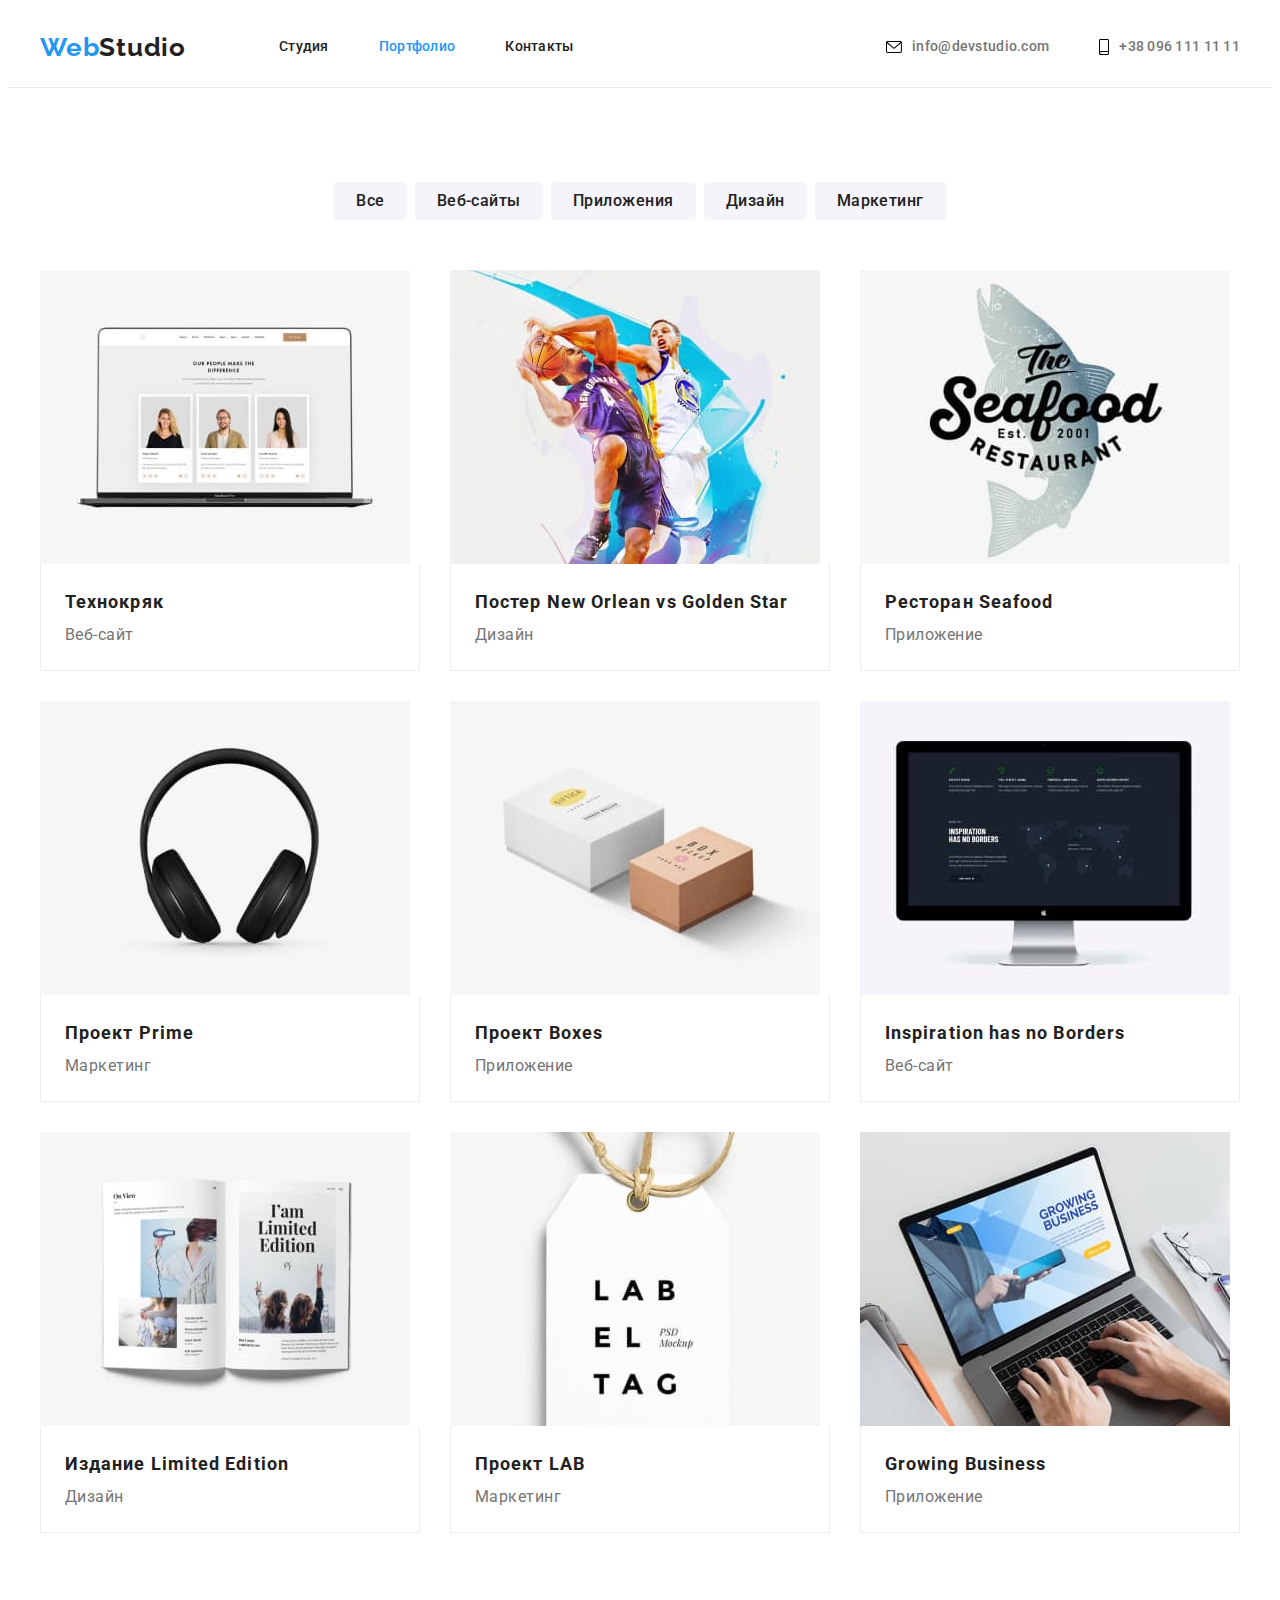
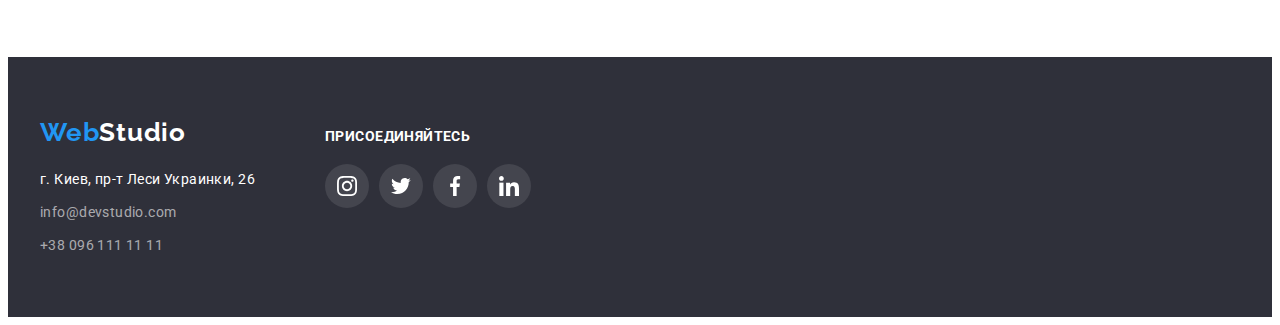
==== portfolio.html @ 558de221 "0" ====
<!DOCTYPE html>
<html lang="en">
<head>
    <meta charset="UTF-8" />
    <meta http-equiv="X-UA-Compatible" content="IE=edge" />
    <meta name="viewport" content="width=device-width, initial-scale=1.0" />
    <link rel="preconnect" href="https://fonts.googleapis.com" />
    <link rel="preconnect" href="https://fonts.gstatic.com" crossorigin />
    <link href="https://fonts.googleapis.com/css2?family=Roboto:wght@400;500;700;900&family=Raleway:wght@700&display=swap"
        rel="stylesheet" 
    />
    <title>Portfolio - Webstudio</title>
    <link rel="stylesheet" href="https://cdnjs.cloudflare.com/ajax/libs/modern-normalize/1.1.0/modern-normalize.min.css"
        integrity="sha512-wpPYUAdjBVSE4KJnH1VR1HeZfpl1ub8YT/NKx4PuQ5NmX2tKuGu6U/JRp5y+Y8XG2tV+wKQpNHVUX03MfMFn9Q=="
        crossorigin="anonymous" referrerpolicy="no-referrer" />
    <link rel="stylesheet" href="./styles.css" />
</head>
    <body>
    <!--Section 1 header-->
    <header class="header">
        <div class="container">
        <a class="header-logo link" href="./index.html">Web<span class="header-logo-a">Studio</span></a>
            <nav class="header-nav">
                <ul class="header-list list">
                    <li class="header-item"><a class="header-item link" href="./index.html">Студия</a></li>
                    <li class="header-item"><a class="header-item link current" href="./portfolio.html">Портфолио</a></li>
                    <li class="header-item"><a class="header-item link" href="">Контакты</a></li>
                </ul>
            </nav>
        <div class="header-contacts">
            <a class="header-link link" href="mailto:info@devstudio.com">
                <svg class="header-icon" width="16" height="12">
                    <use href="./images/icons/symbol-defs.svg#icon-envelope"></use>
                </svg>
                info@devstudio.com</a>
            <a class="header-link link" href="tel:+380961111111">
                <svg class="header-icon" width="10" height="16">
                    <use href="./images/icons/symbol-defs.svg#icon-smartphone"></use>
                </svg>
                +38 096 111 11 11</a>
        </div>
        </div>
    </header>
    <main>
    <!--Section 2 Projects -->
    <section class="pf-projects section">
        <div class="container">
            <ul class="pf-btns-list list">
                <li class="pf-btns-li"><button type="button" class="pf-btns-item btn">Все</button></li>
                <li class="pf-btns-li"><button type="button" class="pf-btns-item btn">Веб-сайты</button></li>
                <li class="pf-btns-li"><button type="button" class="pf-btns-item btn">Приложения</button></li>
                <li class="pf-btns-li"><button type="button" class="pf-btns-item btn">Дизайн</button></li>
                <li class="pf-btns-li"><button type="button" class="pf-btns-item btn">Маркетинг</button></li>
            </ul>
            <ul class="pf-project-list list">
                <li class="pf-project-item">
                    <img src="./images/project-1.jpg" alt="" width="370">
                    <div class="pf-project-border">
                    <p class="pf-project-item-up">Технокряк</p>
                    <p  class="pf-project-item-low">Веб-сайт</p>
                    </div>
                </li>
                <li class="pf-project-item">
                    <img src="./images/project-2.jpg" alt="" width="370">
                    <div class="pf-project-border">
                    <p class="pf-project-item-up">Постер New Orlean vs Golden Star</p>
                    <p  class="pf-project-item-low">Дизайн</p>
                    </div>
                </li>
                <li class="pf-project-item">
                    <img src="./images/project-3.jpg" alt="" width="370">
                    <div class="pf-project-border">
                    <p class="pf-project-item-up">Ресторан Seafood</p>
                    <p  class="pf-project-item-low">Приложение</p>
                    </div>
                </li>
                <li class="pf-project-item">
                    <img src="./images/project-4.jpg" alt="" width="370">
                    <div class="pf-project-border">
                    <p class="pf-project-item-up">Проект Prime</p>
                    <p  class="pf-project-item-low">Маркетинг</p>
                    </div>
                </li>
                <li class="pf-project-item">
                    <img src="./images/project-5.jpg" alt="" width="370">
                    <div class="pf-project-border">
                    <p class="pf-project-item-up">Проект Boxes</p>
                    <p  class="pf-project-item-low">Приложение</p>
                    </div>
                </li>
                <li class="pf-project-item">
                    <img src="./images/project-6.jpg" alt="" width="370">
                    <div class="pf-project-border">
                    <p class="pf-project-item-up">Inspiration has no Borders</p>
                    <p  class="pf-project-item-low">Веб-сайт</p>
                    </div>
                </li>
                <li class="pf-project-item">
                    <img src="./images/project-7.jpg" alt="" width="370">
                    <div class="pf-project-border">
                    <p class="pf-project-item-up">Издание Limited Edition</p>
                    <p  class="pf-project-item-low">Дизайн</p>
                    </div>
                </li>
                <li class="pf-project-item">
                    <img src="./images/project-8.jpg" alt="" width="370">
                    <div class="pf-project-border">
                    <p class="pf-project-item-up">Проект LAB</p>
                    <p  class="pf-project-item-low">Маркетинг</p>
                    </div>
                </li>
                <li class="pf-project-item">
                    <img src="./images/project-9.jpg" alt="" width="370">
                    <div class="pf-project-border">
                    <p class="pf-project-item-up">Growing Business</p>
                    <p  class="pf-project-item-low">Приложение</p>
                    </div>
                </li>
            </ul>
            </div>
        </section>
    </main>
    <footer class="footer section">
        <div class="container">
            <div class="footer-all">
                <div class="footer-info">
                    <a class="footer-logo link" href="./index.html">Web<span class="footer-logo-a">Studio</span></a>
                    <address>
                        <ul class="footer-list list">
                            <li class="footer-item"><a href="https://goo.gl/maps/JQPirbtN8Ry6AJ1e7" target="_blank"
                                    class="footer-address link">г. Киев, пр-т Леси Украинки, 26</a></li>
                            <li class="footer-item"><a href="mailto:info@devstudio.com"
                                    class="link footer-link">info@devstudio.com</a></li>
                            <li class="footer-item"><a href="tel:+380961111111" class="link footer-link">+38 096 111 11
                                    11</a></li>
                        </ul>
                    </address>
                </div>
                <div class="footer-social">
                    <h3 class="footer-social-h">Присоединяйтесь</h3>
                    <ul class="footer-social-list list">
                        <li class="footer-social-item">
                            <a href="" class="footer-social-link link">
                                <svg class="footer-social-icon" width="20" height="20">
                                    <use href="./images/icons/symbol-defs.svg#icon-instagram"></use>
                                </svg>
                            </a>
                        </li>
                        <li class="footer-social-item">
                            <a href="" class="footer-social-link link">
                                <svg class="footer-social-icon" width="20" height="20">
                                    <use href="./images/icons/symbol-defs.svg#icon-twitter"></use>
                                </svg>
                            </a>
                        </li>
                        <li class="footer-social-item">
                            <a href="" class="footer-social-link link">
                                <svg class="footer-social-icon" width="20" height="20">
                                    <use href="./images/icons/symbol-defs.svg#icon-facebook"></use>
                                </svg>
                            </a>
                        </li>
                        <li class="footer-social-item">
                            <a href="" class="footer-social-link link">
                                <svg class="footer-social-icon" width="20" height="20">
                                    <use href="./images/icons/symbol-defs.svg#icon-linkedin"></use>
                                </svg>
                            </a>
                        </li>
                    </ul>
                </div>
            </div>
        </div>
    </footer>
    </body>
</html>
---- styles.css ----
:root {
  --main-blue: #2196f3;
  --first-text: #212121;
  --main-background: #e5e5e5;
  --text-low: #757575;
}


*::before,
*::after {
  box-sizing: border-box;
}

p,
h1,
h2,
h3,
h4,
h5,
h6 {
  margin: 0;
}

ul,
ol {
  margin: 0;
  padding-left: 0;
}

img {
  display: block;
  max-width: 100%;
  height: auto
}

body {
  color: var(----main-background);
  font-family: "Roboto", sans-serif;
}

.list {
  list-style: none;
}

.link {
  text-decoration: none;
  cursor: pointer;
}

.container {
  width: 1200px;
  padding-left: 15px;
  padding-right: 15px;  
  margin: 0 auto;
}

.section {
  padding-top: 94px;
  padding-bottom: 94px;
}

.visually-hidden {
  position: absolute;
  white-space: nowrap;
  width: 1px;
  height: 1px;
  overflow: hidden;
  border: 0;
  padding: 0;
  clip: rect(0 0 0 0);
  clip-path: inset(50%);
  margin: -1px;
}

/*-------------- HEADER------------ */

.header {
  background-color: #ffffff;
  padding-top: 24px;
  padding-bottom: 24px;
  border-bottom: 1px solid #ececec;
}

.header .container,
.header-list {
  display: flex;
} 

.header-nav {
  display: flex;
  align-items: center;
  padding: 0;
  margin-right: auto;
}

.header-logo {
  font-family: "Raleway";
  font-weight: 700;
  font-size: 26px;
  line-height: 1.19;
  letter-spacing: 0.03em;
  color: var(--main-blue);
}

.header-list a {
  display: inline-block;
}

.header-list .current {
  color: var(--main-blue);
}

.header-logo-a {
  color: var(--first-text);
  margin-right: 93px;
}

.header-item {
  font-weight: 500;
  font-size: 14px;
  line-height: 1.14;
  letter-spacing: 0.02em;
  color: var(--first-text);
}

.header-item:not(:last-child) {
  margin-right: 50px;
}

.header-item:hover,
.header-item:focus {
  color: var(--main-blue);
}

.header-contacts {
  display: flex;
  justify-content: flex-end;
  align-items: center;
}

.header-link:last-child {
  padding-right: 0px;
  margin-left: 50px;
}

.header-link {
  font-weight: 500;
  font-size: 14px;
  line-height: 1.14;
  letter-spacing: 0.02em;
  color: var(--text-low);
}

.header-link:hover,
.header-link:focus {
  color: var(--main-blue);
}

.header-link {
  display: inline-flex;
  flex-wrap: nowrap;
  align-items: center;
  justify-content: flex-end;
}

.header-link:hover .header-icon,
.header-link:focus .header-icon {
  fill: var(--main-blue);
}

.header-icon {
  margin-right: 10px;
}

/*--------------HERO------------ */

.hero {
  background-color: #C4C4C4;
  padding-top: 200px;
  padding-bottom: 200px;
  max-width: 1600px;
  height: 600px;
  margin-left: auto;
  margin-right: auto;
  background-image: linear-gradient(rgba(47, 48, 58, 0.4), rgba(47, 48, 58, 0.4)), url(./images/bg-hero.jpg); 
  background-position: center;
  background-repeat: no-repeat;
  background-size: cover;
}

.hero-title {
  font-weight: 900;
  font-size: 44px;
  line-height: 1.36;
  text-align: center;
  letter-spacing: 0.06em;
  text-transform: uppercase;
  color: #ffffff;
  max-width: 696px;
  margin: 0 auto;
  margin-bottom: 30px;
}

.hero-btn {
  font-family: 'Roboto';
  font-style: normal;
  font-weight: 700;
  font-size: 16px;
  line-height: 1.87;
  display: block;
  letter-spacing: 0.06em;
  color: #ffffff;
  background: var(--main-blue);
  box-shadow: 0px 4px 4px rgba(0, 0, 0, 0.15);
  border-radius: 4px;
  cursor: pointer;
  height: 50px;
  min-width: 200px;
  text-align: center;
  margin: 0 auto;
  border: 0;
}

.hero-btn:hover,
.hero-btn:focus {
  background-color: #188ce8;
}

/*--------------BENEFITS------------ */

.benefits {
  background-color: var(----main-background);
  padding-bottom: 0;
}

.benefits .container {
  display: flex;
}

.benefits-list {
  display: flex;
}

.benefits-item {
  width: calc((100% - 90px) / 4);
}

.benefits-item + .benefits-item {
  margin-left: 30px;
}

.benefits-item-up {
  font-weight: 700;
  font-size: 14px;
  line-height: 1.14;
  letter-spacing: 0.03em;
  text-transform: uppercase;
  color: var(--first-text);
  margin-bottom: 10px;
}

.benefits-item-low {
  font-weight: 400;
  font-size: 14px;
  line-height: 1.71;
  letter-spacing: 0.03em;
  color: var(--text-low);
}

.benefits-icons {
  display: flex;
  justify-content: center;
  align-items: center;
  height: 120px;
  width: 270px;
  background: #F5F4FA;
  border-radius: 4px;
  margin-bottom: 30px;
}

.benefits-icon {
  height: 70px;
}

/*--------------WE-DO------------ */

.we-do {
  background-color: var(----main-background);
}

.we-do-list {
  display: flex;
  margin-left: -30px;
}

.we-do-item {
  flex-basis: calc(100% / 3 - 30px);
  width: calc((100% - 90px) / 3);
  margin-left: 30px;
}

.we-do-title {
  font-weight: 700;
  font-size: 36px;
  line-height: 1.16;
  text-align: center;
  letter-spacing: 0.03em;
  color: var(--first-text);
  margin-bottom: 50px;
}

/*--------------OUR-TEAM------------ */

.our-team {
  background-color: #f5f4fa;
}

.our-team-list {
  display: flex;
  flex-wrap: wrap;
  margin-left: -30px;
}

.our-team-item {
  background-color: #ffffff;
  flex-basis: calc(100% / 4 - 30px);
  margin-left: 30px;
  box-shadow: 0px 1px 3px rgba(0, 0, 0, 0.12),
  0px 1px 1px rgba(0, 0, 0, 0.14),
  0px 2px 1px rgba(0, 0, 0, 0.2);
  border-radius: 0px 0px 4px 4px;
}

.our-team-name {
  padding-top: 30px;
  padding-bottom: 30px;
}

.our-team-title {
  font-weight: 700;
  font-size: 36px;
  line-height: 1.16;
  text-align: center;
  letter-spacing: 0.03em;
  margin-bottom: 50px;
}

.our-team-item-up {
  font-weight: 500;
  font-size: 16px;
  line-height: 1.18;
  text-align: center;
  letter-spacing: 0.03em;
  color: var(--first-text);
}

.our-team-item-low {
  font-weight: 400;
  font-size: 16px;
  line-height: 1.18;
  text-align: center;
  letter-spacing: 0.03em;
  color: var(--text-low);
  margin-top: 10px;
  margin-bottom: 16px;
}

.team-social-list {
  display: flex;
  justify-content: center;
}

.team-social-item + .team-social-item {
  margin-left: 10px;
}

.team-social-icon {
  fill: #AFB1B8;
}

.team-social-link {
  height: 44px;
  width: 44px;;
  border-radius: 50%;
  display: flex;
  align-items: center;
  justify-content: center;
}

.team-social-link:hover,
.team-social-link:focus {
  background-color: var(--main-blue);
}

.team-social-link:hover .team-social-icon,
.team-social-link:focus .team-social-icon {
  fill: #ffffff;
}

/*--------------OUR CLIENTS------------ */

.client {
  padding-top: 94px;
  padding-bottom: 94px;
  margin-right: auto;
  margin-left: auto;
}

.client-title {
  font-weight: 700;
  font-size: 36px;
  line-height: 1.17;
  text-align: center;
  letter-spacing: 0.03em;
  color: #212121;
  margin-bottom: 50px;
}

.client-list {
  display: flex;
  justify-content: center;
  align-items: center;
}

.client-item {
  display: flex;
  justify-content: center;
  align-items: center;
  height: 92px;
  width: 170px;
  border: 1px solid #AFB1B8;
  box-sizing: border-box;
  border-radius: 4px;
}

.client-item:not(:first-child) {
  margin-left: 30px;
}

.client-link {
  display: flex;
  justify-content: center;
  align-items: center;
  fill: #afb1b8;
}

.client-link:hover,
.client-link:focus {
  color: var(--main-blue);
  border: 1px solid var(--main-blue);
}


.client-link:hover .client-icon,
.client-link:focus .client-icon {
  fill: var(--main-blue);
}



/*--------------PORTFOLIO------------ */

.pf-btns-list {
  display: flex;
  justify-content: center;
  margin-bottom: 50px;
}

.pf-btns-li + .pf-btns-li {
  margin-left: 8px;
}

.pf-project-list {
  display: flex;
  flex-wrap: wrap;
  margin-left: -30px;
  margin-top: 50px;
}

.pf-project-item {
  flex-basis: calc(100% / 3 - 30px);
  width: calc((100% - 90px) / 3);
  margin-left: 30px;
  margin-bottom: 30px;
}

.pf-project-item:hover,
.pf-project-item:focus {
  box-shadow: 0px 1px 1px rgba(0, 0, 0, 0.12),
  0px 4px 4px rgba(0, 0, 0, 0.06),
  1px 4px 6px rgba(0, 0, 0, 0.16);
}

.pf-project-item-up {
  font-weight: 700;
  font-size: 18px;
  line-height: 2;
  letter-spacing: 0.06em;
  color: var(--first-text);
}

.pf-project-item-low {
  font-weight: 400;
  font-size: 16px;
  line-height: 1.87;
  letter-spacing: 0.03em;
  color: var(--text-low);
}

.pf-btns-item {
  font-family: 'Roboto';
  font-style: normal;
  font-weight: 500;
  font-size: 16px;
  line-height: 1.63;
  text-align: center;
  letter-spacing: 0.03em;
  color: var(--first-text);
  cursor: pointer;
  background: #f5f4fa;
  border-radius: 4px;
  padding: 6px 22px;
  border: 0;
}

.pf-btns-item:hover,
.pf-btns-item:focus {
  color: #ffffff;
  background-color: var(--main-blue);
  box-shadow: 0px 3px 1px rgba(0, 0, 0, 0.1),
  0px 1px 2px rgba(0, 0, 0, 0.08),
  0px 2px 2px rgba(0, 0, 0, 0.12);
}

.pf-project-border {
  border: 1px solid #eeeeee;
  border-top: none;
  padding: 20px 24px;
}

/*--------------FOOTER------------ */

.footer {
  background-color: #2f303a;
  padding-top: 60px;
  padding-bottom: 60px;
}

.footer-logo {
  font-family: "Raleway";
  font-style: normal;
  font-weight: 700;
  font-size: 26px;
  line-height: 1.19;
  letter-spacing: 0.03em;
  color: var(--main-blue);
  display: block;
  margin-bottom: 20px;
}

.footer-item+.footer-item {
  margin-top: 9px;
}

.footer-logo-a {
  color: #ffffff;
}

.footer-address {
  font-style: normal;
  font-weight: 400;
  font-size: 14px;
  line-height: 1.71;
  letter-spacing: 0.03em;
  color: #ffffff;
  margin-top: 100px;
}

.footer-link {
  font-style: normal;
  font-weight: 400;
  font-size: 14px;
  line-height: 1.71;
  letter-spacing: 0.03em;
  color: rgba(255, 255, 255, 0.6);
}

.footer-link:hover,
.footer-link:focus {
  color: var(--main-blue);
}

.footer-social-list {
  display: flex;
  justify-content: left;
}

.footer-social-item+.footer-social-item {
  margin-left: 10px;
}

.footer-social-icon {
  fill: #ffffff;
}

.footer-social-link {
  height: 44px;
  width: 44px;
  border-radius: 50%;
  display: flex;
  align-items: center;
  justify-content: center;
  background-color: rgba(255, 255, 255, 0.1);;
}

.footer-social-link:hover,
.footer-social-link:focus {
  background-color: var(--main-blue);
}

.footer-social-link:hover .footer-social-icon,
.footer-social-link:focus .footer-social-icon {
  fill: #ffffff;
}

.footer-all {
  display: flex;
  align-items: baseline;
}

.footer-info {
  margin-right: 70px;
}


.footer-social {

}

.footer-social-h {
  font-weight: 700;
  font-size: 14px;
  line-height: 16px;
  letter-spacing: 0.03em;
  text-transform: uppercase;
  color: #FFFFFF;
  margin-bottom: 20px;
}
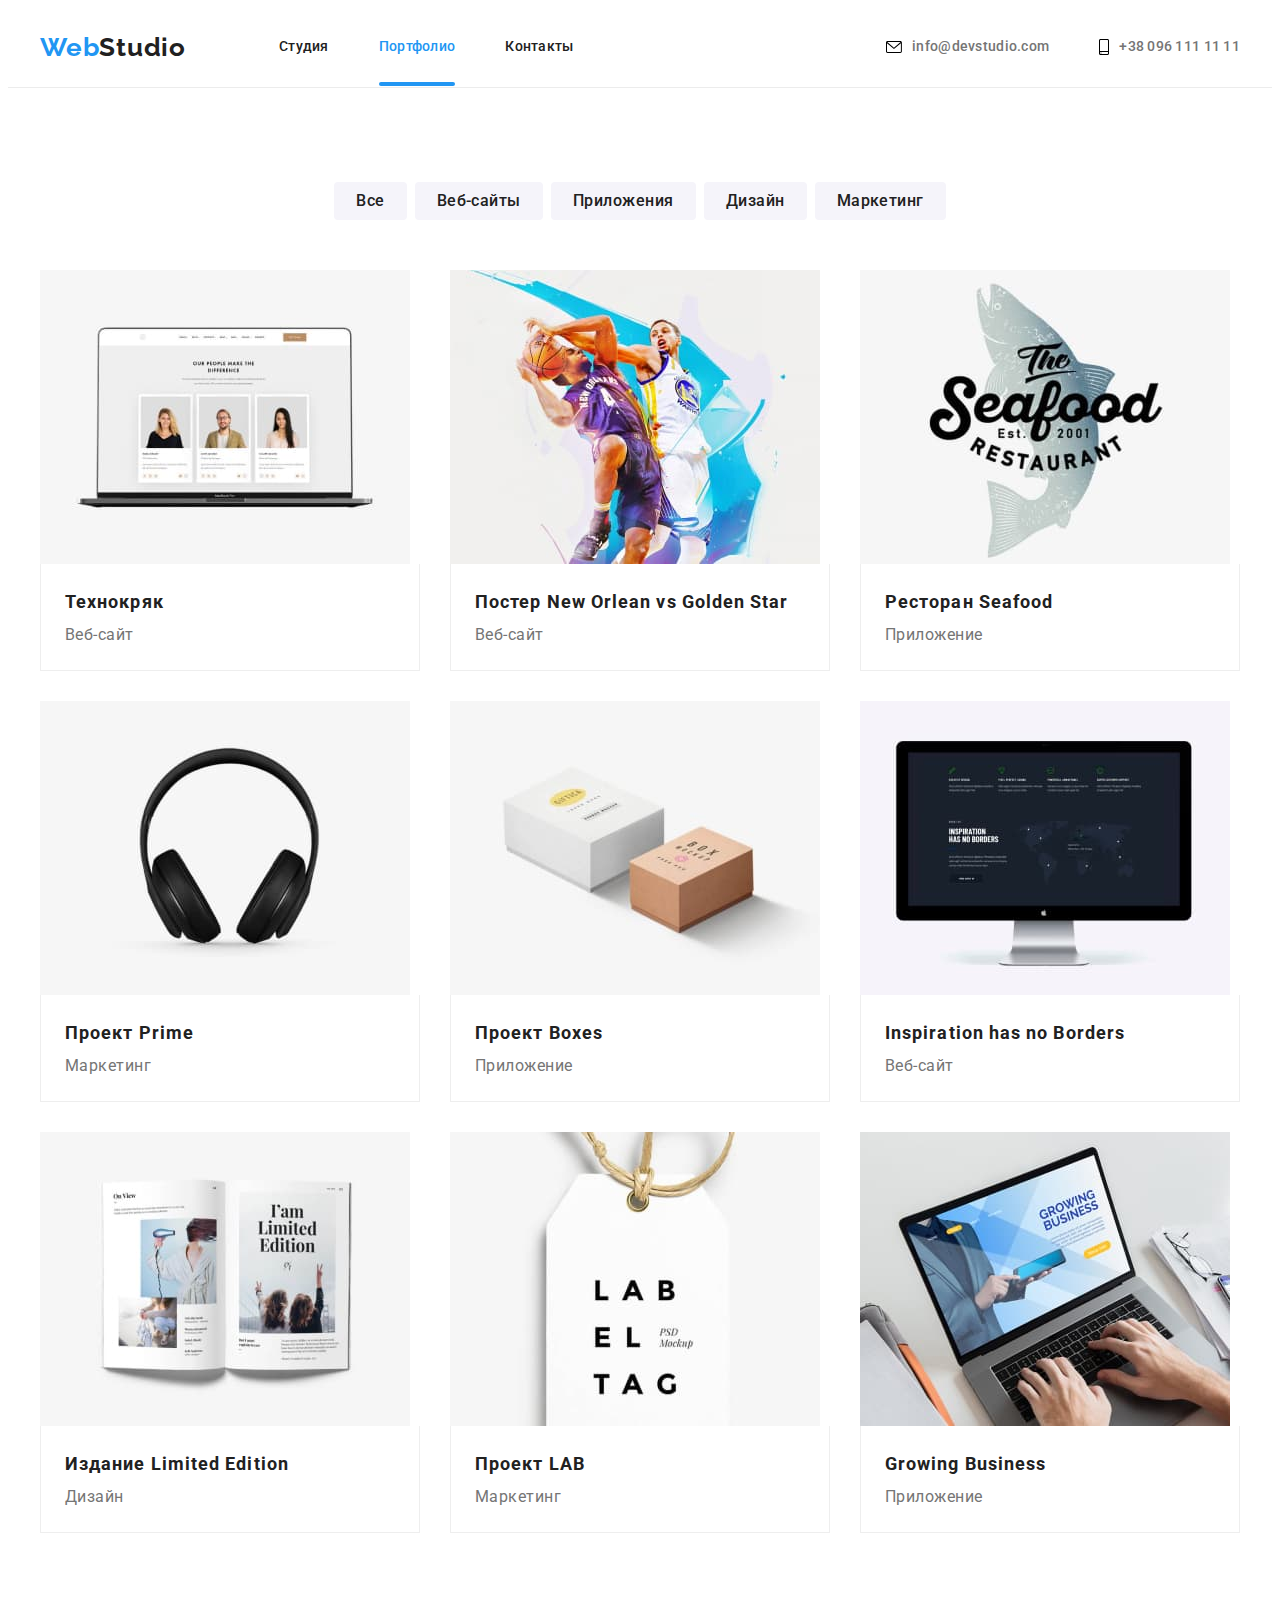
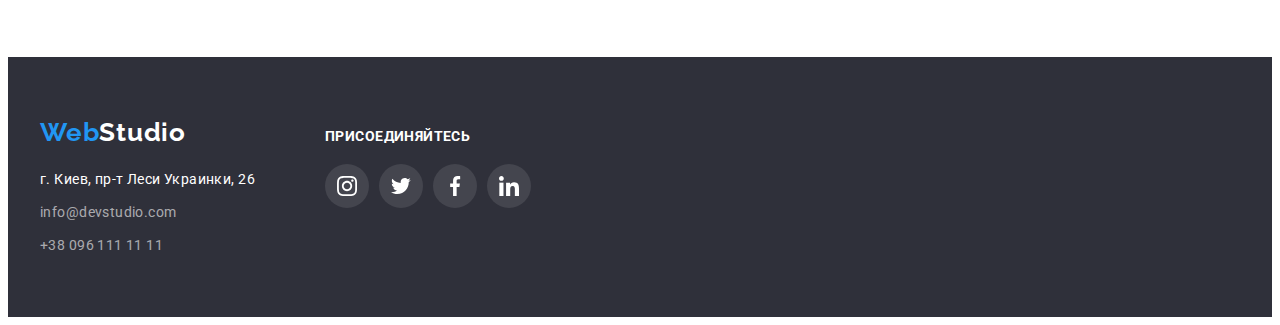
==== commit 351e5e45: "2" ====
--- a/portfolio.html
+++ b/portfolio.html
@@ -54,67 +54,144 @@
             </ul>
             <ul class="pf-project-list list">
                 <li class="pf-project-item">
+                    <a href="" class="pf-project-link link">
+                    <div class="pf-project-image">
                     <img src="./images/project-1.jpg" alt="" width="370">
+                    <p class="pf-project-hover">Ресурс предлагает комплексные предложения с разным уровнем функционала и сервисов. Все это
+                    позволит посетителю получить
+                    исчерпывающие сведения о компании или частном лице.</p></div>
                     <div class="pf-project-border">
                     <p class="pf-project-item-up">Технокряк</p>
                     <p  class="pf-project-item-low">Веб-сайт</p>
                     </div>
-                </li>
-                <li class="pf-project-item">
-                    <img src="./images/project-2.jpg" alt="" width="370">
+                    </a>
+                </li>
+                <li class="pf-project-item">
+                <a href="" class="pf-project-link link">
+                    <div class="pf-project-image">
+                        <img src="./images/project-2.jpg" alt="" width="370">
+                        <p class="pf-project-hover">Ресурс предлагает комплексные предложения с разным уровнем функционала и сервисов.
+                            Все это
+                            позволит посетителю получить
+                            исчерпывающие сведения о компании или частном лице.</p>
+                    </div>
                     <div class="pf-project-border">
-                    <p class="pf-project-item-up">Постер New Orlean vs Golden Star</p>
-                    <p  class="pf-project-item-low">Дизайн</p>
+                        <p class="pf-project-item-up">Постер New Orlean vs Golden Star</p>
+                        <p class="pf-project-item-low">Веб-сайт</p>
                     </div>
-                </li>
-                <li class="pf-project-item">
-                    <img src="./images/project-3.jpg" alt="" width="370">
-                    <div class="pf-project-border">
-                    <p class="pf-project-item-up">Ресторан Seafood</p>
-                    <p  class="pf-project-item-low">Приложение</p>
-                    </div>
-                </li>
-                <li class="pf-project-item">
-                    <img src="./images/project-4.jpg" alt="" width="370">
-                    <div class="pf-project-border">
-                    <p class="pf-project-item-up">Проект Prime</p>
-                    <p  class="pf-project-item-low">Маркетинг</p>
-                    </div>
-                </li>
-                <li class="pf-project-item">
-                    <img src="./images/project-5.jpg" alt="" width="370">
-                    <div class="pf-project-border">
-                    <p class="pf-project-item-up">Проект Boxes</p>
-                    <p  class="pf-project-item-low">Приложение</p>
-                    </div>
-                </li>
-                <li class="pf-project-item">
-                    <img src="./images/project-6.jpg" alt="" width="370">
-                    <div class="pf-project-border">
-                    <p class="pf-project-item-up">Inspiration has no Borders</p>
-                    <p  class="pf-project-item-low">Веб-сайт</p>
-                    </div>
-                </li>
-                <li class="pf-project-item">
-                    <img src="./images/project-7.jpg" alt="" width="370">
-                    <div class="pf-project-border">
-                    <p class="pf-project-item-up">Издание Limited Edition</p>
-                    <p  class="pf-project-item-low">Дизайн</p>
-                    </div>
-                </li>
-                <li class="pf-project-item">
-                    <img src="./images/project-8.jpg" alt="" width="370">
-                    <div class="pf-project-border">
-                    <p class="pf-project-item-up">Проект LAB</p>
-                    <p  class="pf-project-item-low">Маркетинг</p>
-                    </div>
-                </li>
-                <li class="pf-project-item">
-                    <img src="./images/project-9.jpg" alt="" width="370">
-                    <div class="pf-project-border">
-                    <p class="pf-project-item-up">Growing Business</p>
-                    <p  class="pf-project-item-low">Приложение</p>
-                    </div>
+                </a>
+                </li>
+                <li class="pf-project-item">
+                    <a href="" class="pf-project-link link">
+                        <div class="pf-project-image">
+                            <img src="./images/project-3.jpg" alt="" width="370">
+                            <p class="pf-project-hover">Ресурс предлагает комплексные предложения с разным уровнем функционала и
+                                сервисов.
+                                Все это
+                                позволит посетителю получить
+                                исчерпывающие сведения о компании или частном лице.</p>
+                        </div>
+                        <div class="pf-project-border">
+                            <p class="pf-project-item-up">Ресторан Seafood</p>
+                            <p class="pf-project-item-low">Приложение</p>
+                        </div>
+                    </a>
+                </li>
+                <li class="pf-project-item">
+                    <a href="" class="pf-project-link link">
+                        <div class="pf-project-image">
+                            <img src="./images/project-4.jpg" alt="" width="370">
+                            <p class="pf-project-hover">Ресурс предлагает комплексные предложения с разным уровнем функционала и
+                                сервисов.
+                                Все это
+                                позволит посетителю получить
+                                исчерпывающие сведения о компании или частном лице.</p>
+                        </div>
+                        <div class="pf-project-border">
+                            <p class="pf-project-item-up">Проект Prime</p>
+                            <p class="pf-project-item-low">Маркетинг</p>
+                        </div>
+                    </a>
+                </li>
+                <li class="pf-project-item">
+                    <a href="" class="pf-project-link link">
+                        <div class="pf-project-image">
+                            <img src="./images/project-5.jpg" alt="" width="370">
+                            <p class="pf-project-hover">Ресурс предлагает комплексные предложения с разным уровнем функционала и
+                                сервисов.
+                                Все это
+                                позволит посетителю получить
+                                исчерпывающие сведения о компании или частном лице.</p>
+                        </div>
+                        <div class="pf-project-border">
+                            <p class="pf-project-item-up">Проект Boxes</p>
+                            <p class="pf-project-item-low">Приложение</p>
+                        </div>
+                    </a>
+                </li>
+                <li class="pf-project-item">
+                    <a href="" class="pf-project-link link">
+                        <div class="pf-project-image">
+                            <img src="./images/project-6.jpg" alt="" width="370">
+                            <p class="pf-project-hover">Ресурс предлагает комплексные предложения с разным уровнем функционала и
+                                сервисов.
+                                Все это
+                                позволит посетителю получить
+                                исчерпывающие сведения о компании или частном лице.</p>
+                        </div>
+                        <div class="pf-project-border">
+                            <p class="pf-project-item-up">Inspiration has no Borders</p>
+                            <p class="pf-project-item-low">Веб-сайт</p>
+                        </div>
+                    </a>
+                </li>
+                <li class="pf-project-item">
+                    <a href="" class="pf-project-link link">
+                        <div class="pf-project-image">
+                            <img src="./images/project-7.jpg" alt="" width="370">
+                            <p class="pf-project-hover">Ресурс предлагает комплексные предложения с разным уровнем функционала и
+                                сервисов.
+                                Все это
+                                позволит посетителю получить
+                                исчерпывающие сведения о компании или частном лице.</p>
+                        </div>
+                        <div class="pf-project-border">
+                            <p class="pf-project-item-up">Издание Limited Edition</p>
+                            <p class="pf-project-item-low">Дизайн</p>
+                        </div>
+                    </a>
+                </li>
+                <li class="pf-project-item">
+                    <a href="" class="pf-project-link link">
+                        <div class="pf-project-image">
+                            <img src="./images/project-8.jpg" alt="" width="370">
+                            <p class="pf-project-hover">Ресурс предлагает комплексные предложения с разным уровнем функционала и
+                                сервисов.
+                                Все это
+                                позволит посетителю получить
+                                исчерпывающие сведения о компании или частном лице.</p>
+                        </div>
+                        <div class="pf-project-border">
+                            <p class="pf-project-item-up">Проект LAB</p>
+                            <p class="pf-project-item-low">Маркетинг</p>
+                        </div>
+                    </a>
+                </li>
+                <li class="pf-project-item">
+                    <a href="" class="pf-project-link link">
+                        <div class="pf-project-image">
+                            <img src="./images/project-9.jpg" alt="" width="370">
+                            <p class="pf-project-hover">Ресурс предлагает комплексные предложения с разным уровнем функционала и
+                                сервисов.
+                                Все это
+                                позволит посетителю получить
+                                исчерпывающие сведения о компании или частном лице.</p>
+                        </div>
+                        <div class="pf-project-border">
+                            <p class="pf-project-item-up">Growing Business</p>
+                            <p class="pf-project-item-low">Приложение</p>
+                        </div>
+                    </a>
                 </li>
             </ul>
             </div>
--- a/styles.css
+++ b/styles.css
@@ -4,7 +4,6 @@
   --main-background: #e5e5e5;
   --text-low: #757575;
 }
-
 
 *::before,
 *::after {
@@ -89,7 +88,6 @@
 .header-nav {
   display: flex;
   align-items: center;
-  padding: 0;
   margin-right: auto;
 }
 
@@ -102,13 +100,11 @@
   color: var(--main-blue);
 }
 
-.header-list a {
+/* .header-list a {
   display: inline-block;
-}
-
-.header-list .current {
-  color: var(--main-blue);
-}
+} */
+
+
 
 .header-logo-a {
   color: var(--first-text);
@@ -121,6 +117,7 @@
   line-height: 1.14;
   letter-spacing: 0.02em;
   color: var(--first-text);
+  
 }
 
 .header-item:not(:last-child) {
@@ -130,6 +127,25 @@
 .header-item:hover,
 .header-item:focus {
   color: var(--main-blue);
+}
+
+.current {
+  color: var(--main-blue);
+  position: relative;
+  padding-top: 32px;
+  padding-bottom: 32px;
+}
+
+.current::after {
+  content: '';
+  position: absolute;
+  display: block;
+  bottom: 0;
+  left: 0;
+  width: 100%;
+  height: 4px;
+  background: var(--main-blue);
+  border-radius: 2px;
 }
 
 .header-contacts {
@@ -297,6 +313,7 @@
   flex-basis: calc(100% / 3 - 30px);
   width: calc((100% - 90px) / 3);
   margin-left: 30px;
+  position: relative;
 }
 
 .we-do-title {
@@ -307,6 +324,22 @@
   letter-spacing: 0.03em;
   color: var(--first-text);
   margin-bottom: 50px;
+}
+
+.we-do-name {
+  display: flex;
+  justify-content: center;
+  align-items: center;
+  position: absolute;
+  bottom: 0;
+  left: 0;
+  width: 100%;
+  height: 70px;
+  background: rgba(47, 48, 58, 0.8);
+  text-align: center;
+  letter-spacing: 0.03em;
+  text-transform: uppercase;
+  color: #FFFFFF;
 }
 
 /*--------------OUR-TEAM------------ */
@@ -538,6 +571,34 @@
   padding: 20px 24px;
 }
 
+.pf-project-image {
+  position: relative;
+  overflow: hidden;
+}
+
+.pf-project-hover {
+  position: absolute;
+  top: 0;
+  left: 0;
+  height: 100%;
+  width: 100%;
+  padding: 63px 24px;
+  background: rgba(33, 150, 243, 0.9);
+  font-weight: 400;
+  font-size: 18px;
+  line-height: 1.56;
+  letter-spacing: 0.03em;
+  color: #FFFFFF;
+  transform: translateY(100%);
+  transition: transform 250ms cubic-bezier(0.4, 0, 0.2, 1);
+}
+
+.pf-project-link:hover .pf-project-hover,
+.pf-project-link:focus .pf-project-hover {
+  transform: translateY(0%);
+  transition: transform 250ms cubic-bezier(0.4, 0, 0.2, 1);
+}
+
 /*--------------FOOTER------------ */
 
 .footer {
@@ -645,4 +706,70 @@
   text-transform: uppercase;
   color: #FFFFFF;
   margin-bottom: 20px;
-}+}
+
+/*--------------MODAL------------ */
+
+.overlay {
+  position: fixed;
+  width: 100vw;
+  height: 100vh;
+  left: 0px;
+  top: 0px;
+  background: rgba(0, 0, 0, 0.2);
+  opacity: 1;
+  transition: opacity 250ms cubic-bezier(0.4, 0, 0.2, 1);
+}
+
+.is-hidden {
+  opacity: 0;
+  pointer-events: none;
+}
+
+.overlay.is-hidden .modal {
+  transform: translate(-50%, -50%) scale(1.5);
+}
+
+.modal {
+  position: absolute;
+  left: 50%;
+  top: 50%;
+  transform: translate(-50%, -50%) scale(1);
+  transition: transform 250ms cubic-bezier(0.4, 0, 0.2, 1);
+  min-width: 528px;
+  min-height: 581px;
+  background: #FFFFFF;
+  box-shadow: 0px 1px 3px rgba(0, 0, 0, 0.12),
+    0px 1px 1px rgba(0, 0, 0, 0.14),
+    0px 2px 1px rgba(0, 0, 0, 0.2);
+  border-radius: 4px;
+}
+
+.close-button {
+  position: absolute;
+  width: 30px;
+  height: 30px;
+  right: 0;
+  top: 0;
+  background: #FFFFFF;
+  border: 1px solid rgba(0, 0, 0, 0.1);
+  border-radius: 50%;
+  margin-right: 8px;
+  margin-top: 8px;
+  margin-left: auto;
+  display: flex;
+  justify-content: center;
+  align-items: center;
+}
+
+.close-button:hover,
+.close-button:focus  {
+  background-color: var(--main-blue);
+}
+
+.close-button:hover .close-button-icon,
+.close-button:focus .close-button-icon {
+  fill: #ffffff;
+  
+}
+
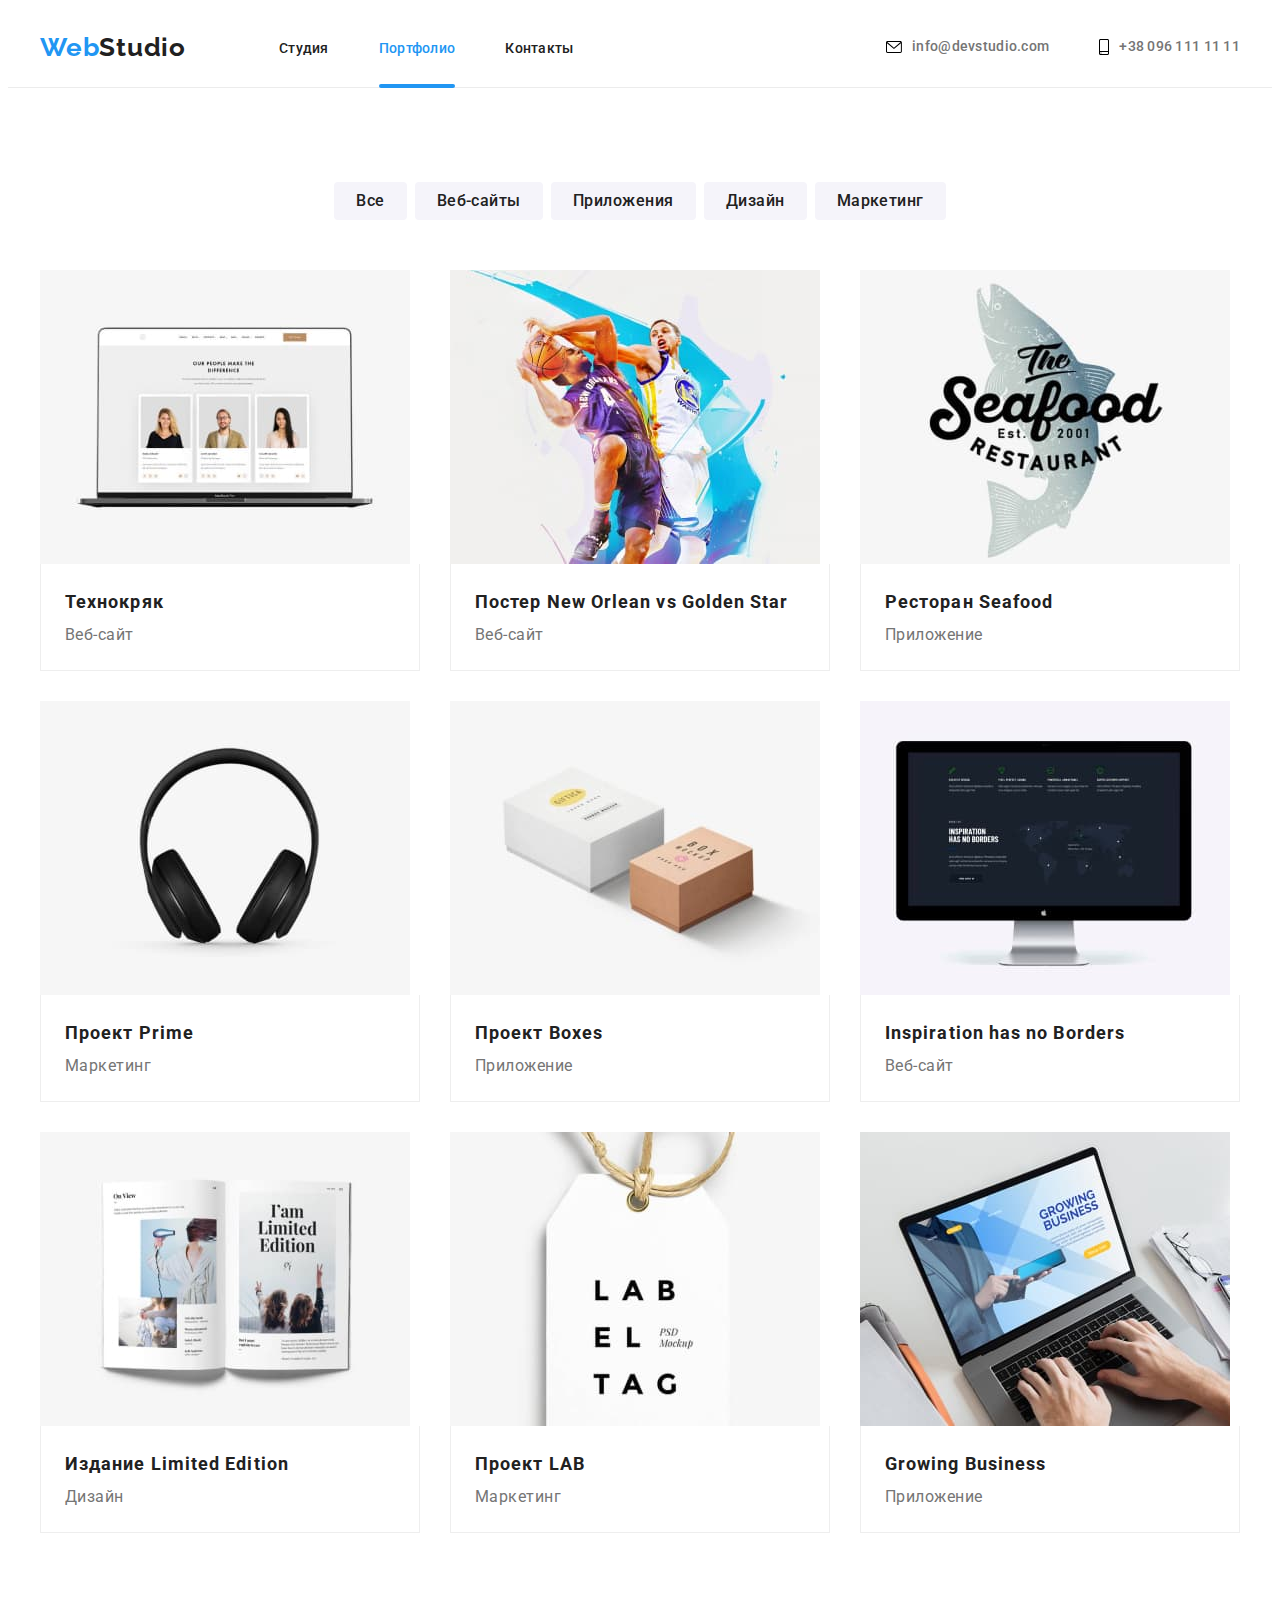
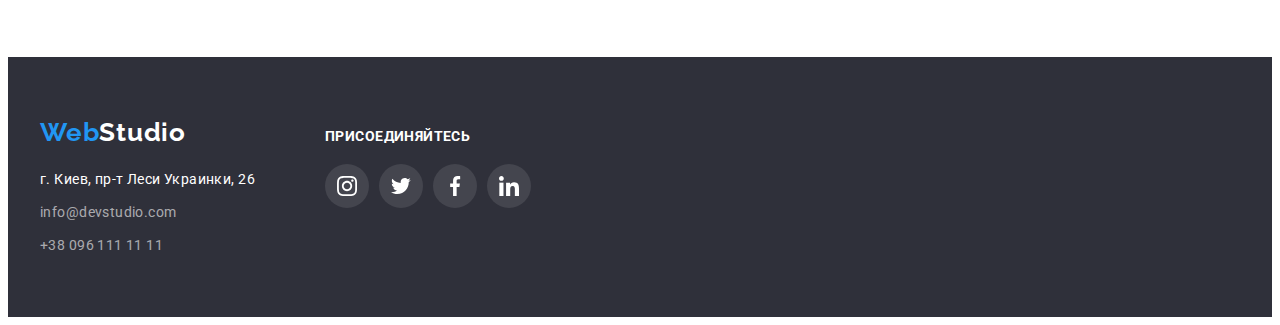
==== commit 06601c7e: "4" ====
--- a/portfolio.html
+++ b/portfolio.html
@@ -22,9 +22,9 @@
         <a class="header-logo link" href="./index.html">Web<span class="header-logo-a">Studio</span></a>
             <nav class="header-nav">
                 <ul class="header-list list">
-                    <li class="header-item"><a class="header-item link" href="./index.html">Студия</a></li>
-                    <li class="header-item"><a class="header-item link current" href="./portfolio.html">Портфолио</a></li>
-                    <li class="header-item"><a class="header-item link" href="">Контакты</a></li>
+                    <li class="header-item"><a class="header-ite link" href="./index.html">Студия</a></li>
+                    <li class="header-item"><a class="header-ite link current" href="./portfolio.html">Портфолио</a></li>
+                    <li class="header-item"><a class="header-ite link" href="">Контакты</a></li>
                 </ul>
             </nav>
         <div class="header-contacts">
--- a/styles.css
+++ b/styles.css
@@ -111,22 +111,23 @@
   margin-right: 93px;
 }
 
-.header-item {
+.header-item:not(:last-child) {
+  margin-right: 50px;
+}
+
+.header-ite {
+  position: relative;
   font-weight: 500;
   font-size: 14px;
   line-height: 1.14;
   letter-spacing: 0.02em;
   color: var(--first-text);
-  
-}
-
-.header-item:not(:last-child) {
-  margin-right: 50px;
-}
-
-.header-item:hover,
-.header-item:focus {
-  color: var(--main-blue);
+  transition: color 250ms cubic-bezier(0.4, 0, 0.2, 1);
+}
+
+.header-ite:hover,
+.header-ite:focus {
+ color: var(--main-blue);
 }
 
 .current {
@@ -160,11 +161,17 @@
 }
 
 .header-link {
-  font-weight: 500;
+  display: inline-flex;
+  flex-wrap: nowrap;
+  align-items: center;
+  justify-content: flex-end;font-weight: 500;
   font-size: 14px;
   line-height: 1.14;
   letter-spacing: 0.02em;
   color: var(--text-low);
+  transition: background-color 250ms cubic-bezier(0.4, 0, 0.2, 1),
+  color 250ms cubic-bezier(0.4, 0, 0.2, 1),
+  box-shadow 250ms cubic-bezier(0.4, 0, 0.2, 1);
 }
 
 .header-link:hover,
@@ -172,20 +179,14 @@
   color: var(--main-blue);
 }
 
-.header-link {
-  display: inline-flex;
-  flex-wrap: nowrap;
-  align-items: center;
-  justify-content: flex-end;
+.header-icon {
+  margin-right: 10px;
+  transition: fill 250ms cubic-bezier(0.4, 0, 0.2, 1);
 }
 
 .header-link:hover .header-icon,
 .header-link:focus .header-icon {
   fill: var(--main-blue);
-}
-
-.header-icon {
-  margin-right: 10px;
 }
 
 /*--------------HERO------------ */
@@ -235,6 +236,9 @@
   text-align: center;
   margin: 0 auto;
   border: 0;
+  transition: background-color 250ms cubic-bezier(0.4, 0, 0.2, 1),
+  color 250ms cubic-bezier(0.4, 0, 0.2, 1),
+  box-shadow 250ms cubic-bezier(0.4, 0, 0.2, 1);
 }
 
 .hero-btn:hover,
@@ -336,6 +340,11 @@
   width: 100%;
   height: 70px;
   background: rgba(47, 48, 58, 0.8);
+  font-family: 'Roboto';
+  font-style: normal;
+  font-weight: 700;
+  font-size: 14px;
+  line-height: 1.14;
   text-align: center;
   letter-spacing: 0.03em;
   text-transform: uppercase;
@@ -418,6 +427,9 @@
   display: flex;
   align-items: center;
   justify-content: center;
+  transition: background-color 250ms cubic-bezier(0.4, 0, 0.2, 1),
+  color 250ms cubic-bezier(0.4, 0, 0.2, 1),
+  box-shadow 250ms cubic-bezier(0.4, 0, 0.2, 1);
 }
 
 .team-social-link:hover,
@@ -455,6 +467,10 @@
   align-items: center;
 }
 
+.client-item:not(:first-child) {
+  margin-left: 30px;
+}
+
 .client-item {
   display: flex;
   justify-content: center;
@@ -464,10 +480,8 @@
   border: 1px solid #AFB1B8;
   box-sizing: border-box;
   border-radius: 4px;
-}
-
-.client-item:not(:first-child) {
-  margin-left: 30px;
+  color: #AFB1B8;
+  transition: color 250ms cubic-bezier(0.4, 0, 0.2, 1), border 250ms cubic-bezier(0.4, 0, 0.2, 1);
 }
 
 .client-link {
@@ -475,18 +489,22 @@
   justify-content: center;
   align-items: center;
   fill: #afb1b8;
-}
-
-.client-link:hover,
-.client-link:focus {
-  color: var(--main-blue);
-  border: 1px solid var(--main-blue);
-}
-
+  
+}
+
+.client-icon {
+  transition: fill 250ms cubic-bezier(0.4, 0, 0.2, 1);
+}
 
 .client-link:hover .client-icon,
 .client-link:focus .client-icon {
   fill: var(--main-blue);
+}
+
+.client-item:hover,
+.client-item:focus {
+  color: var(--main-blue);
+  border: 1px solid var(--main-blue);
 }
 
 
@@ -522,6 +540,9 @@
   box-shadow: 0px 1px 1px rgba(0, 0, 0, 0.12),
   0px 4px 4px rgba(0, 0, 0, 0.06),
   1px 4px 6px rgba(0, 0, 0, 0.16);
+  transition: background-color 250ms cubic-bezier(0.4, 0, 0.2, 1),
+  color 250ms cubic-bezier(0.4, 0, 0.2, 1),
+  box-shadow 250ms cubic-bezier(0.4, 0, 0.2, 1);
 }
 
 .pf-project-item-up {
@@ -554,6 +575,9 @@
   border-radius: 4px;
   padding: 6px 22px;
   border: 0;
+  transition: background-color 250ms cubic-bezier(0.4, 0, 0.2, 1),
+  color 250ms cubic-bezier(0.4, 0, 0.2, 1),
+  box-shadow 250ms cubic-bezier(0.4, 0, 0.2, 1);
 }
 
 .pf-btns-item:hover,
@@ -596,7 +620,7 @@
 .pf-project-link:hover .pf-project-hover,
 .pf-project-link:focus .pf-project-hover {
   transform: translateY(0%);
-  transition: transform 250ms cubic-bezier(0.4, 0, 0.2, 1);
+  
 }
 
 /*--------------FOOTER------------ */
@@ -644,6 +668,9 @@
   line-height: 1.71;
   letter-spacing: 0.03em;
   color: rgba(255, 255, 255, 0.6);
+  transition: background-color 250ms cubic-bezier(0.4, 0, 0.2, 1),
+  color 250ms cubic-bezier(0.4, 0, 0.2, 1),
+  box-shadow 250ms cubic-bezier(0.4, 0, 0.2, 1);
 }
 
 .footer-link:hover,
@@ -671,7 +698,10 @@
   display: flex;
   align-items: center;
   justify-content: center;
-  background-color: rgba(255, 255, 255, 0.1);;
+  background-color: rgba(255, 255, 255, 0.1);
+  transition: background-color 250ms cubic-bezier(0.4, 0, 0.2, 1),
+  color 250ms cubic-bezier(0.4, 0, 0.2, 1),
+  box-shadow 250ms cubic-bezier(0.4, 0, 0.2, 1);
 }
 
 .footer-social-link:hover,
@@ -765,11 +795,16 @@
 .close-button:hover,
 .close-button:focus  {
   background-color: var(--main-blue);
+  transition: background-color 250ms cubic-bezier(0.4, 0, 0.2, 1),
+  color 250ms cubic-bezier(0.4, 0, 0.2, 1),
+  box-shadow 250ms cubic-bezier(0.4, 0, 0.2, 1);
 }
 
 .close-button:hover .close-button-icon,
 .close-button:focus .close-button-icon {
   fill: #ffffff;
-  
-}
-
+  transition: background-color 250ms cubic-bezier(0.4, 0, 0.2, 1),
+  color 250ms cubic-bezier(0.4, 0, 0.2, 1),
+  box-shadow 250ms cubic-bezier(0.4, 0, 0.2, 1);
+}
+
